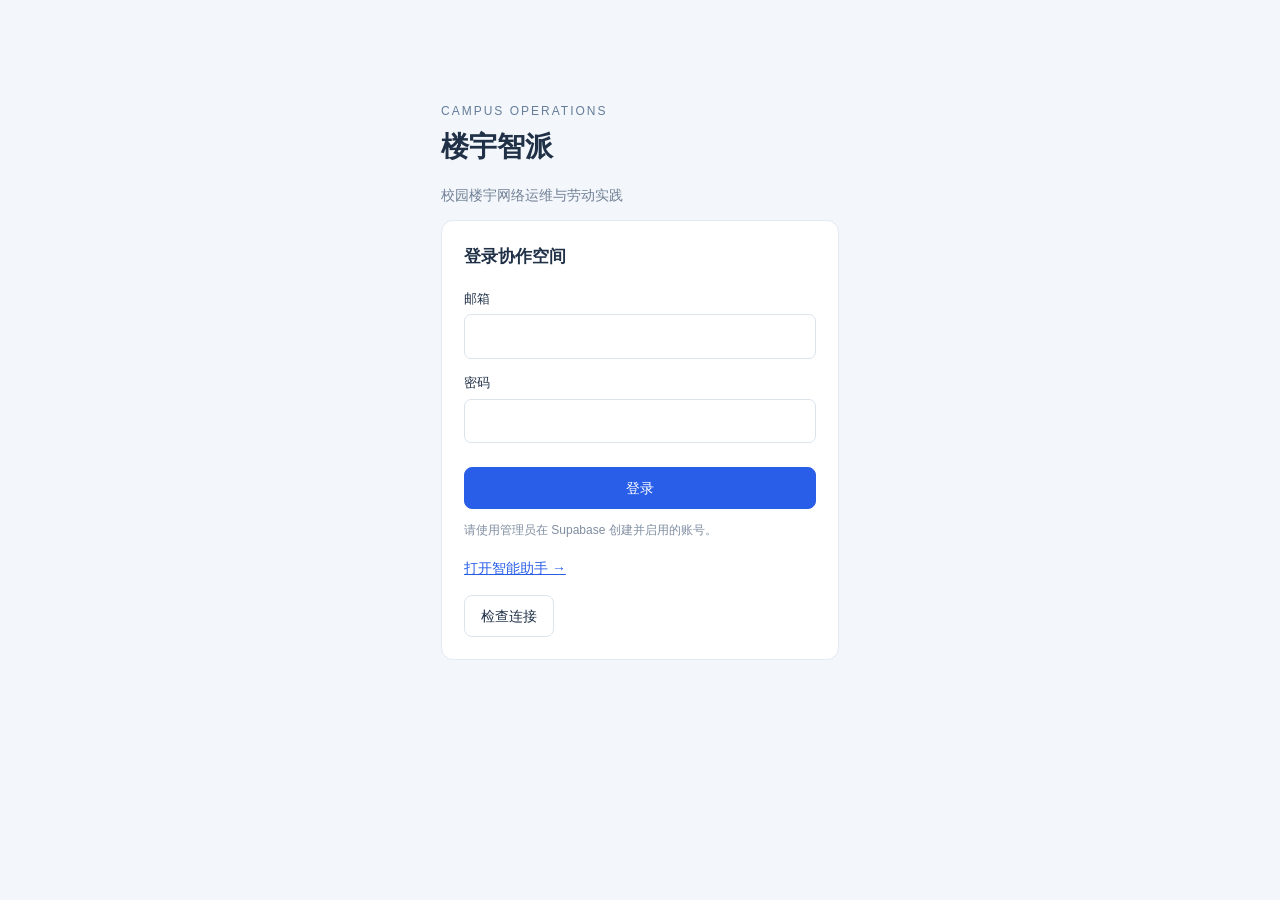
==== public/index.html @ 4921f2e0 "Add files via upload" ====
<!doctype html><html lang="zh-CN"><head><meta charset="utf-8"><meta name="viewport" content="width=device-width,initial-scale=1"><title>楼宇智派 · 校园运维协作平台</title><link rel="stylesheet" href="./style.css?v=20261028-agent-1"></head><body><div id="app"></div><dialog id="modal"></dialog><div id="toast" role="status"></div><script src="./config.js?v=20261028-agent-1"></script><script type="module" src="./app.js?v=20261028-agent-1"></script></body></html>
---- public/style.css ----
*{box-sizing:border-box}body{margin:0;background:#f3f6fa;color:#203147;font:14px/1.6 "Segoe UI","Microsoft YaHei",sans-serif}button,input,select,textarea{font:inherit}button{cursor:pointer;border:1px solid #dce4ed;background:white;border-radius:8px;padding:9px 16px;color:inherit}button:hover{filter:brightness(.96)}button:disabled{opacity:.55;cursor:wait}.primary{background:#285ee8;color:white;border-color:#285ee8}aside{position:fixed;inset:0 auto 0 0;width:222px;background:#13243c;color:#b5c4d9;padding:30px 18px;display:flex;flex-direction:column}aside h2{color:white;margin:0;font-size:24px;letter-spacing:2px}aside small{color:#8398b4}nav{margin-top:40px;display:grid;gap:8px}nav button{text-align:left;background:none;border:0;color:#b5c4d9;padding:12px 16px}nav button.active{background:#2a5ce0;color:white}aside footer{margin-top:auto;padding:16px 10px;border-top:1px solid #2a3a51}.workspace{margin-left:222px}header{background:white;border-bottom:1px solid #e5eaf1;padding:18px 36px;display:flex;align-items:center;justify-content:space-between;gap:16px}header .actions{display:flex;gap:8px;align-items:center}main{max-width:1450px;margin:auto;padding:30px 36px}.eyebrow{color:#657d9b;font-size:12px;letter-spacing:2px}h1{font-size:28px;margin:4px 0 8px}h2{font-size:17px;margin:0 0 18px}p{color:#718197}.topline{display:flex;justify-content:space-between;align-items:center;gap:16px;margin-bottom:24px}.banner{background:#e8efff;color:#31549a;border:1px solid #d7e3ff;padding:10px 16px;border-radius:8px;margin-bottom:24px}.stats{display:grid;grid-template-columns:repeat(4,1fr);gap:18px;margin-bottom:24px}.stat,.card{background:white;border:1px solid #e4eaf2;border-radius:12px;padding:22px}.stat small{color:#718197}.stat strong{display:block;font-size:32px;margin:7px 0}.stat span{color:#39886a;font-size:12px}.grid{display:grid;grid-template-columns:1.8fr 1fr;gap:22px}.card{margin-bottom:22px}.row{display:flex;align-items:center;justify-content:space-between;gap:12px;padding:15px 0;border-bottom:1px solid #edf1f6}.row:last-child{border:0}.row strong{display:block}.muted{color:#7f8da1;font-size:12px}.badge{font-size:12px;padding:3px 9px;background:#edf2ff;color:#4166c1;border-radius:5px;white-space:nowrap}.badge.done{background:#e6f6ee;color:#278160}.badge.warn{background:#fff2e3;color:#b57524}.toolbar{display:flex;gap:12px;margin-bottom:20px}input,select,textarea{width:100%;padding:10px 12px;border:1px solid #dce3ed;border-radius:7px;background:white;color:#203147}input:focus,select:focus,textarea:focus{outline:2px solid #a9bfff}label{display:block;margin:14px 0 5px;font-size:13px}textarea{min-height:95px;resize:vertical}table{width:100%;border-collapse:collapse;text-align:left}th{background:#f7f9fc;color:#77869b;font-size:12px;font-weight:500}th,td{padding:14px 12px;border-bottom:1px solid #edf1f6}.table-wrap{overflow:auto}.progress{height:7px;background:#eef2f7;border-radius:9px;margin:9px 0 18px;overflow:hidden}.progress i{display:block;height:100%;background:#4275ed}.empty{text-align:center;padding:40px;color:#8896a9}dialog{border:0;border-radius:14px;width:min(540px,94vw);padding:28px;box-shadow:0 20px 80px #13243c33}dialog::backdrop{background:#14233b66}.dialog-head{display:flex;justify-content:space-between;align-items:center}.form-actions{display:flex;justify-content:flex-end;gap:10px;margin-top:24px}#toast{position:fixed;bottom:30px;left:50%;transform:translateX(-50%);background:#203147;color:white;padding:12px 22px;border-radius:9px;display:none;z-index:10}.notice{white-space:pre-wrap}.report{white-space:pre-wrap;line-height:2}.chips{display:flex;gap:8px;flex-wrap:wrap}.mobile-brand{display:none}a{color:#285ee8}.avatar{display:inline-grid;place-items:center;background:#e9effe;color:#315fce;border-radius:50%;width:34px;height:34px;margin-right:8px} @media(max-width:900px){aside{width:175px;padding:24px 12px}.workspace{margin-left:175px}main{padding:22px}.stats{grid-template-columns:repeat(2,1fr)}.grid{grid-template-columns:1fr}header{padding:15px 22px}.topline{align-items:flex-start}header .muted{display:none}}@media(max-width:600px){aside{position:static;width:100%;padding:16px}aside h2{font-size:20px}aside small,aside footer{display:none}nav{display:flex;overflow:auto;margin-top:12px;gap:4px}nav button{white-space:nowrap;padding:8px 12px}.workspace{margin:0}header{padding:12px 16px;font-size:12px}header .actions{flex-wrap:wrap;justify-content:flex-end}header button{padding:5px 9px}main{padding:20px 14px}h1{font-size:23px}.stat,.card{padding:16px}.stats{gap:10px}.stat strong{font-size:27px}.topline{flex-wrap:wrap}td,th{padding:12px 9px}.toolbar{flex-wrap:wrap}}

.form-error{color:#a82929;white-space:pre-wrap}.form-error:empty{display:none}

@media(max-width:600px){input,select,textarea{font-size:16px}}

nav .nav-link{display:block;text-align:left;color:#b5c4d9;padding:12px 16px;border-radius:8px;text-decoration:none;white-space:nowrap}nav .nav-link:hover{background:#203650}nav .nav-link:focus-visible{outline:2px solid #a9bfff;outline-offset:2px}.assistant-entry{margin:16px 0}@media(max-width:600px){nav .nav-link{padding:8px 12px}}
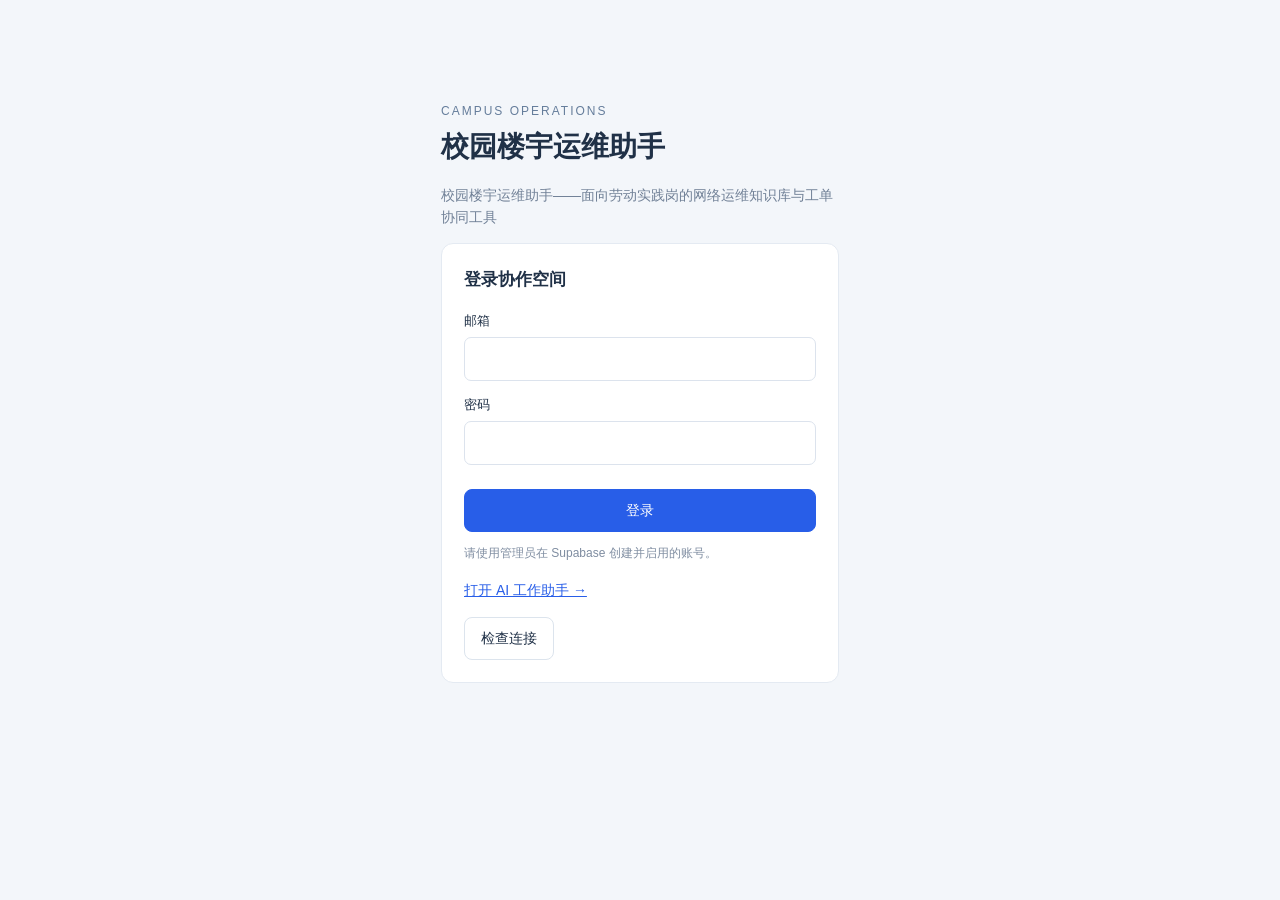
==== commit 7975becd: "Add files via upload" ====
--- a/public/index.html
+++ b/public/index.html
@@ -1,3 +1,3 @@
-<!doctype html><html lang="zh-CN"><head><meta charset="utf-8"><meta name="viewport" content="width=device-width,initial-scale=1"><title>楼宇智派 · 校园运维协作平台</title><link rel="stylesheet" href="./style.css?v=20261028-agent-1"></head><body><div id="app"></div><dialog id="modal"></dialog><div id="toast" role="status"></div><script src="./config.js?v=20261028-agent-1"></script><script type="module" src="./app.js?v=20261028-agent-1"></script></body></html>
+<!doctype html><html lang="zh-CN"><head><meta charset="utf-8"><meta name="viewport" content="width=device-width,initial-scale=1"><title>校园楼宇运维助手</title><link rel="stylesheet" href="./style.css?v=20261114-operations-1"></head><body><div id="app"></div><dialog id="modal"></dialog><div id="toast" role="status"></div><script src="./config.js?v=20261030-gateway-1"></script><script src="./roster.js?v=20261109-roster-access-2"></script><script type="module" src="./app.js?v=20261114-operations-1"></script></body></html>
 
 
--- a/public/style.css
+++ b/public/style.css
@@ -5,3 +5,18 @@
 @media(max-width:600px){input,select,textarea{font-size:16px}}
 
 nav .nav-link{display:block;text-align:left;color:#b5c4d9;padding:12px 16px;border-radius:8px;text-decoration:none;white-space:nowrap}nav .nav-link:hover{background:#203650}nav .nav-link:focus-visible{outline:2px solid #a9bfff;outline-offset:2px}.assistant-entry{margin:16px 0}@media(max-width:600px){nav .nav-link{padding:8px 12px}}
+
+.roster-stats{grid-template-columns:repeat(3,minmax(0,1fr))}
+.roster-areas{margin-bottom:16px}
+.roster-areas button[aria-pressed="true"]{color:#2457cc;background:#eaf0ff;border-color:#a9bfff;font-weight:600}
+.roster-toolbar{display:grid;grid-template-columns:minmax(0,2fr) minmax(0,1fr)}
+.roster-group-heading{display:flex;align-items:center;gap:10px;margin-bottom:12px}
+.roster-group-heading h2{margin:0}.roster-group td{font-variant-numeric:tabular-nums}
+@media(min-width:601px){aside nav{min-height:0;overflow-y:auto}aside footer{flex-shrink:0}}
+@media(max-width:600px){.roster-stats{gap:8px}.roster-stats .stat{padding:12px 10px}.roster-stats .stat span{display:none}.roster-toolbar{grid-template-columns:1fr}.roster-group{padding:12px}}
+
+#presence-form button, #training-form button, #publish-task button, #dispatch-form button { margin-top: 16px; }
+#available-only { width: auto; }
+#presence-results { margin-top: 12px; }
+
+@media(min-width:601px){aside{overflow-y:auto}aside h2{font-size:19px;letter-spacing:0}aside nav{margin-top:20px;gap:4px}aside nav button{padding-block:8px}}
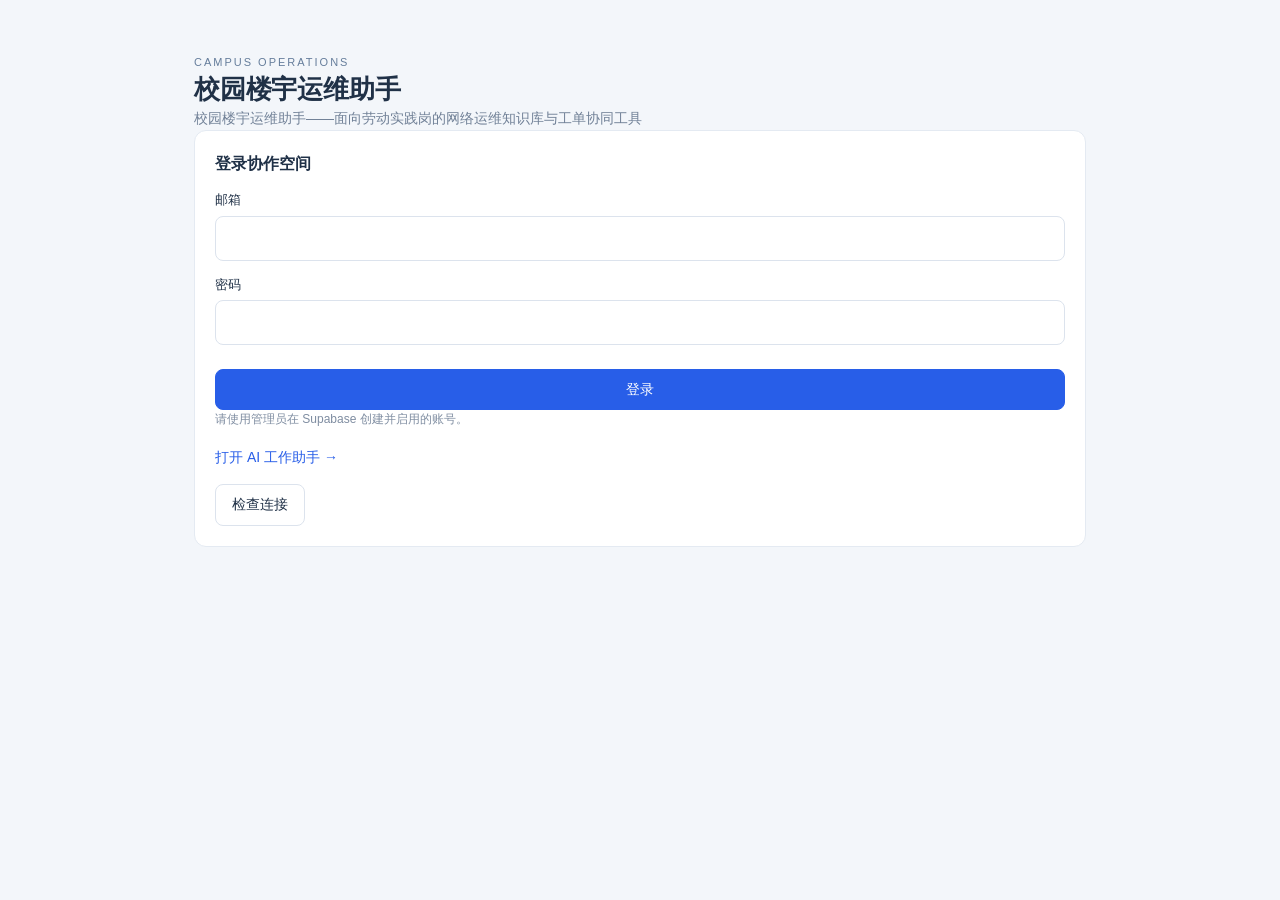
==== commit bebbe84d: "Add files via upload" ====
--- a/public/index.html
+++ b/public/index.html
@@ -1,3 +1,3 @@
-<!doctype html><html lang="zh-CN"><head><meta charset="utf-8"><meta name="viewport" content="width=device-width,initial-scale=1"><title>校园楼宇运维助手</title><link rel="stylesheet" href="./style.css?v=20261114-operations-1"></head><body><div id="app"></div><dialog id="modal"></dialog><div id="toast" role="status"></div><script src="./config.js?v=20261030-gateway-1"></script><script src="./roster.js?v=20261109-roster-access-2"></script><script type="module" src="./app.js?v=20261114-operations-1"></script></body></html>
+<!doctype html><html lang="zh-CN"><head><meta charset="utf-8"><meta name="viewport" content="width=device-width,initial-scale=1"><title>校园楼宇运维助手</title><link rel="stylesheet" href="./style.css?v=20261114-task-delete-1"><script src="./skin.js?v=20261114-task-delete-1" defer></script></head><body><div id="app"></div><dialog id="modal"></dialog><div id="toast" role="status"></div><script src="./config.js?v=20261030-gateway-1"></script><script src="./roster.js?v=20261109-roster-access-2"></script><script type="module" src="./app.js?v=20261114-task-delete-1"></script></body></html>
 
 
--- a/public/style.css
+++ b/public/style.css
@@ -1,22 +1,651 @@
-*{box-sizing:border-box}body{margin:0;background:#f3f6fa;color:#203147;font:14px/1.6 "Segoe UI","Microsoft YaHei",sans-serif}button,input,select,textarea{font:inherit}button{cursor:pointer;border:1px solid #dce4ed;background:white;border-radius:8px;padding:9px 16px;color:inherit}button:hover{filter:brightness(.96)}button:disabled{opacity:.55;cursor:wait}.primary{background:#285ee8;color:white;border-color:#285ee8}aside{position:fixed;inset:0 auto 0 0;width:222px;background:#13243c;color:#b5c4d9;padding:30px 18px;display:flex;flex-direction:column}aside h2{color:white;margin:0;font-size:24px;letter-spacing:2px}aside small{color:#8398b4}nav{margin-top:40px;display:grid;gap:8px}nav button{text-align:left;background:none;border:0;color:#b5c4d9;padding:12px 16px}nav button.active{background:#2a5ce0;color:white}aside footer{margin-top:auto;padding:16px 10px;border-top:1px solid #2a3a51}.workspace{margin-left:222px}header{background:white;border-bottom:1px solid #e5eaf1;padding:18px 36px;display:flex;align-items:center;justify-content:space-between;gap:16px}header .actions{display:flex;gap:8px;align-items:center}main{max-width:1450px;margin:auto;padding:30px 36px}.eyebrow{color:#657d9b;font-size:12px;letter-spacing:2px}h1{font-size:28px;margin:4px 0 8px}h2{font-size:17px;margin:0 0 18px}p{color:#718197}.topline{display:flex;justify-content:space-between;align-items:center;gap:16px;margin-bottom:24px}.banner{background:#e8efff;color:#31549a;border:1px solid #d7e3ff;padding:10px 16px;border-radius:8px;margin-bottom:24px}.stats{display:grid;grid-template-columns:repeat(4,1fr);gap:18px;margin-bottom:24px}.stat,.card{background:white;border:1px solid #e4eaf2;border-radius:12px;padding:22px}.stat small{color:#718197}.stat strong{display:block;font-size:32px;margin:7px 0}.stat span{color:#39886a;font-size:12px}.grid{display:grid;grid-template-columns:1.8fr 1fr;gap:22px}.card{margin-bottom:22px}.row{display:flex;align-items:center;justify-content:space-between;gap:12px;padding:15px 0;border-bottom:1px solid #edf1f6}.row:last-child{border:0}.row strong{display:block}.muted{color:#7f8da1;font-size:12px}.badge{font-size:12px;padding:3px 9px;background:#edf2ff;color:#4166c1;border-radius:5px;white-space:nowrap}.badge.done{background:#e6f6ee;color:#278160}.badge.warn{background:#fff2e3;color:#b57524}.toolbar{display:flex;gap:12px;margin-bottom:20px}input,select,textarea{width:100%;padding:10px 12px;border:1px solid #dce3ed;border-radius:7px;background:white;color:#203147}input:focus,select:focus,textarea:focus{outline:2px solid #a9bfff}label{display:block;margin:14px 0 5px;font-size:13px}textarea{min-height:95px;resize:vertical}table{width:100%;border-collapse:collapse;text-align:left}th{background:#f7f9fc;color:#77869b;font-size:12px;font-weight:500}th,td{padding:14px 12px;border-bottom:1px solid #edf1f6}.table-wrap{overflow:auto}.progress{height:7px;background:#eef2f7;border-radius:9px;margin:9px 0 18px;overflow:hidden}.progress i{display:block;height:100%;background:#4275ed}.empty{text-align:center;padding:40px;color:#8896a9}dialog{border:0;border-radius:14px;width:min(540px,94vw);padding:28px;box-shadow:0 20px 80px #13243c33}dialog::backdrop{background:#14233b66}.dialog-head{display:flex;justify-content:space-between;align-items:center}.form-actions{display:flex;justify-content:flex-end;gap:10px;margin-top:24px}#toast{position:fixed;bottom:30px;left:50%;transform:translateX(-50%);background:#203147;color:white;padding:12px 22px;border-radius:9px;display:none;z-index:10}.notice{white-space:pre-wrap}.report{white-space:pre-wrap;line-height:2}.chips{display:flex;gap:8px;flex-wrap:wrap}.mobile-brand{display:none}a{color:#285ee8}.avatar{display:inline-grid;place-items:center;background:#e9effe;color:#315fce;border-radius:50%;width:34px;height:34px;margin-right:8px} @media(max-width:900px){aside{width:175px;padding:24px 12px}.workspace{margin-left:175px}main{padding:22px}.stats{grid-template-columns:repeat(2,1fr)}.grid{grid-template-columns:1fr}header{padding:15px 22px}.topline{align-items:flex-start}header .muted{display:none}}@media(max-width:600px){aside{position:static;width:100%;padding:16px}aside h2{font-size:20px}aside small,aside footer{display:none}nav{display:flex;overflow:auto;margin-top:12px;gap:4px}nav button{white-space:nowrap;padding:8px 12px}.workspace{margin:0}header{padding:12px 16px;font-size:12px}header .actions{flex-wrap:wrap;justify-content:flex-end}header button{padding:5px 9px}main{padding:20px 14px}h1{font-size:23px}.stat,.card{padding:16px}.stats{gap:10px}.stat strong{font-size:27px}.topline{flex-wrap:wrap}td,th{padding:12px 9px}.toolbar{flex-wrap:wrap}}
-
-.form-error{color:#a82929;white-space:pre-wrap}.form-error:empty{display:none}
-
-@media(max-width:600px){input,select,textarea{font-size:16px}}
-
-nav .nav-link{display:block;text-align:left;color:#b5c4d9;padding:12px 16px;border-radius:8px;text-decoration:none;white-space:nowrap}nav .nav-link:hover{background:#203650}nav .nav-link:focus-visible{outline:2px solid #a9bfff;outline-offset:2px}.assistant-entry{margin:16px 0}@media(max-width:600px){nav .nav-link{padding:8px 12px}}
-
+/* ============================================================
+   校园楼宇运维助手 · 视觉替换样式表
+   替换目标：public/style.css
+   依赖：DOM 结构与 class 名保持与 app.js 一致，本文件只改变视觉层
+   ============================================================ */
+
+/* ---------- 1. 基础重置与排版 ---------- */
+*,*::before,*::after{box-sizing:border-box}
+
+body{
+  margin:0;
+  background:#F3F6FA;
+  color:#203147;
+  font:14px/1.6 "Noto Sans SC","PingFang SC","Microsoft YaHei",-apple-system,sans-serif;
+  -webkit-font-smoothing:antialiased;
+}
+
+button,input,select,textarea{font:inherit}
+button{cursor:pointer}
+
+h1,h2,h3{margin:0;color:#203147}
+p{margin:0;color:#718197}
+a{color:#285EE8;text-decoration:none}
+a:hover{filter:brightness(.95)}
+
+::selection{background:#285EE8;color:#fff}
+
+/* 滚动条 */
+::-webkit-scrollbar{width:10px;height:10px}
+::-webkit-scrollbar-track{background:#EEF2F7}
+::-webkit-scrollbar-thumb{background:#C8D2E0;border-radius:5px;border:2px solid #EEF2F7}
+::-webkit-scrollbar-thumb:hover{background:#A9B7C9}
+
+/* ---------- 2. 按钮 ---------- */
+button{
+  border:1px solid #DCE3ED;
+  background:#FFFFFF;
+  color:#203147;
+  border-radius:8px;
+  padding:9px 16px;
+  font-size:13.5px;
+  font-weight:400;
+  transition:background .15s ease,border-color .15s ease,color .15s ease;
+}
+button:hover{background:#F7F9FC;border-color:#C6D2E2}
+button:active{background:#EFF3F9}
+button:disabled{opacity:.55;cursor:not-allowed}
+button:focus-visible{outline:2px solid #A9BFFF;outline-offset:2px}
+
+button.primary{
+  background:#285EE8;
+  color:#FFFFFF;
+  border-color:#285EE8;
+  font-weight:500;
+}
+button.primary:hover{background:#1E4FD4;border-color:#1E4FD4}
+button.primary:active{background:#1A46BE}
+
+/* ---------- 3. 左侧导航栏 ---------- */
+aside{
+  position:fixed;
+  inset:0 auto 0 0;
+  width:240px;
+  background:#13243C;
+  color:#B5C4D9;
+  padding:26px 24px;
+  display:flex;
+  flex-direction:column;
+  overflow-y:auto;
+  z-index:20;
+}
+
+aside h2{
+  color:#FFFFFF;
+  margin:0;
+  font-size:15px;
+  font-weight:600;
+  letter-spacing:.5px;
+  display:flex;
+  align-items:center;
+  gap:10px;
+}
+aside h2::before{
+  content:"";
+  width:22px;height:22px;
+  flex:none;
+  background:#5D8CFF;
+  border-radius:6px;
+  -webkit-mask:url("data:image/svg+xml,%3Csvg xmlns='http://www.w3.org/2000/svg' viewBox='0 0 24 24' fill='none' stroke='%23000' stroke-width='2' stroke-linejoin='round'%3E%3Cpath d='M4 20V7.5L12 3l8 4.5V20'/%3E%3Cpath d='M9.5 20v-6h5v6'/%3E%3C/svg%3E") center/contain no-repeat;
+          mask:url("data:image/svg+xml,%3Csvg xmlns='http://www.w3.org/2000/svg' viewBox='0 0 24 24' fill='none' stroke='%23000' stroke-width='2' stroke-linejoin='round'%3E%3Cpath d='M4 20V7.5L12 3l8 4.5V20'/%3E%3Cpath d='M9.5 20v-6h5v6'/%3E%3C/svg%3E") center/contain no-repeat;
+}
+
+aside small{
+  color:#65799A;
+  font-size:9.5px;
+  letter-spacing:2px;
+  margin-top:6px;
+  padding-left:32px;
+}
+
+nav{
+  margin-top:22px;
+  display:grid;
+  gap:2px;
+  align-content:start;
+}
+
+nav button{
+  text-align:left;
+  background:none;
+  border:0;
+  color:#B5C4D9;
+  padding:9px 10px;
+  border-radius:8px;
+  font-size:13.5px;
+  font-weight:400;
+  display:flex;
+  align-items:center;
+  gap:11px;
+  transition:background .15s ease,color .15s ease;
+}
+nav button:hover{background:#1B3054;color:#E6EEF9}
+nav button:focus-visible{outline:2px solid #A9BFFF;outline-offset:-2px}
+
+nav button.active{
+  background:#2A5CE0;
+  color:#FFFFFF;
+  font-weight:500;
+}
+
+/* 原站用字符图标，这里以缩放方式统一降透明度 */
+nav button>span{
+  font-size:15px;
+  line-height:1;
+  width:17px;
+  text-align:center;
+  flex:none;
+  opacity:.85;
+}
+nav button.active>span{opacity:1}
+
+nav .nav-link{
+  display:flex;
+  align-items:center;
+  gap:10px;
+  margin-top:8px;
+  padding:10px;
+  border-radius:8px;
+  background:#1B3054;
+  border:1px solid #2E4A77;
+  color:#CFE0FF;
+  font-size:13px;
+  font-weight:500;
+  white-space:nowrap;
+  transition:background .15s ease,border-color .15s ease;
+}
+nav .nav-link:hover{background:#223A63;border-color:#3C5C8F}
+nav .nav-link>span{font-size:14px;line-height:1;flex:none}
+
+aside footer{
+  margin-top:auto;
+  padding:16px 10px 0;
+  border-top:1px solid #2A3A51;
+  color:#8398B4;
+  font-size:11.5px;
+  line-height:1.7;
+}
+aside footer small{display:block;color:#5A6E8C;font-size:10.5px;letter-spacing:0;padding:0;margin-top:2px}
+
+/* ---------- 4. 工作区骨架 ---------- */
+.workspace{
+  margin-left:240px;
+  min-height:100vh;
+  display:flex;
+  flex-direction:column;
+}
+
+header{
+  background:#FFFFFF;
+  border-bottom:1px solid #E5EAF1;
+  padding:18px 36px;
+  display:flex;
+  align-items:center;
+  justify-content:space-between;
+  gap:16px;
+  position:sticky;
+  top:0;
+  z-index:15;
+}
+header .muted{color:#7F8DA1}
+
+header .actions{display:flex;gap:8px;align-items:center}
+header .actions>span{display:flex;align-items:center;font-size:13px;color:#203147}
+
+.avatar{
+  display:inline-grid;
+  place-items:center;
+  background:#E9EFFE;
+  color:#315FCE;
+  border-radius:50%;
+  width:34px;
+  height:34px;
+  margin-right:8px;
+  font-size:14px;
+  font-weight:500;
+  flex:none;
+}
+
+main{
+  flex:1;
+  width:100%;
+  max-width:1500px;
+  margin:0 auto;
+  padding:28px 36px 40px;
+  display:flex;
+  flex-direction:column;
+  gap:20px;
+}
+
+/* ---------- 5. 页面标题区 ---------- */
+.topline{
+  display:flex;
+  justify-content:space-between;
+  align-items:center;
+  gap:16px;
+}
+.topline>div{display:flex;flex-direction:column;gap:5px}
+
+.eyebrow{
+  color:#657D9B;
+  font-size:11px;
+  letter-spacing:2px;
+  font-weight:500;
+}
+
+h1{font-size:26px;line-height:1.38;font-weight:700;letter-spacing:-.2px}
+
+.muted{color:#7F8DA1;font-size:12px}
+
+/* ---------- 6. 状态横幅 ---------- */
+.banner{
+  background:#E8EFFF;
+  color:#31549A;
+  border:1px solid #D7E3FF;
+  padding:10px 16px;
+  border-radius:8px;
+  font-size:12.5px;
+}
+
+/* ---------- 7. 统计卡片 ---------- */
+.stats{
+  display:grid;
+  grid-template-columns:repeat(4,1fr);
+  gap:16px;
+}
+
+.stat{
+  background:#FFFFFF;
+  border:1px solid #E4EAF2;
+  border-radius:12px;
+  padding:20px;
+  display:flex;
+  flex-direction:column;
+  gap:6px;
+  transition:box-shadow .18s ease,transform .18s ease;
+}
+.stat:hover{box-shadow:0 6px 20px rgba(19,36,60,.06);transform:translateY(-1px)}
+
+.stat small{color:#718197;font-size:12.5px}
+.stat strong{display:block;font-size:30px;line-height:1.33;font-weight:700;color:#203147}
+.stat span{color:#39886A;font-size:11.5px}
+
+/* ---------- 8. 卡片 ---------- */
+.card{
+  background:#FFFFFF;
+  border:1px solid #E4EAF2;
+  border-radius:12px;
+  padding:20px;
+}
+.card h2{
+  font-size:16px;
+  font-weight:600;
+  margin:0 0 14px;
+  display:flex;
+  align-items:baseline;
+  gap:8px;
+}
+.card h2 .muted{font-size:11px;letter-spacing:1.2px;color:#A8B3C2}
+
+.grid{display:grid;grid-template-columns:minmax(0,1fr) 330px;gap:18px;align-items:start}
+.grid>div{display:flex;flex-direction:column;gap:18px;min-width:0}
+
+/* ---------- 9. 列表行 ---------- */
+.row{
+  display:flex;
+  align-items:center;
+  justify-content:space-between;
+  gap:12px;
+  padding:13px 0;
+  border-bottom:1px solid #EDF1F6;
+}
+.row:last-child{border-bottom:0}
+.row>div{display:flex;flex-direction:column;gap:4px;min-width:0}
+.row strong{display:block;font-weight:500;font-size:13.5px;color:#203147}
+.row>span{flex:none}
+.row .muted{font-size:11.5px}
+
+/* ---------- 10. 状态徽标 ---------- */
+.badge{
+  display:inline-block;
+  font-size:11px;
+  font-weight:500;
+  padding:4px 9px;
+  background:#EDF2FF;
+  color:#4166C1;
+  border-radius:5px;
+  white-space:nowrap;
+  line-height:1.5;
+}
+.badge.done{background:#E6F6EE;color:#278160}
+.badge.warn{background:#FFF2E3;color:#B57524}
+
+/* ---------- 11. 工具栏与表单 ---------- */
+.toolbar{display:flex;gap:12px;margin-bottom:20px}
+.toolbar input{flex:1;min-width:0}
+
+input,select,textarea{
+  width:100%;
+  padding:10px 12px;
+  border:1px solid #DCE3ED;
+  border-radius:8px;
+  background:#FFFFFF;
+  color:#203147;
+  transition:border-color .15s ease,box-shadow .15s ease;
+}
+input::placeholder,textarea::placeholder{color:#9AA7B8}
+input:hover,select:hover,textarea:hover{border-color:#C6D2E2}
+input:focus,select:focus,textarea:focus{
+  outline:none;
+  border-color:#A9BFFF;
+  box-shadow:0 0 0 3px rgba(169,191,255,.22);
+}
+input[type=checkbox]{width:16px;height:16px;accent-color:#285EE8;cursor:pointer}
+
+label{
+  display:block;
+  margin:14px 0 5px;
+  font-size:13px;
+  font-weight:500;
+  color:#203147;
+}
+textarea{min-height:95px;resize:vertical;line-height:1.65}
+
+.form-error{
+  color:#A82929;
+  font-size:12.5px;
+  white-space:pre-wrap;
+  margin:8px 0 0;
+}
+.form-error:empty{display:none}
+
+/* ---------- 12. 表格 ---------- */
+table{width:100%;border-collapse:collapse;text-align:left}
+th{
+  background:#F7F9FC;
+  color:#77869B;
+  font-size:11.5px;
+  font-weight:500;
+  padding:12px 12px;
+  border-bottom:1px solid #EDF1F6;
+  white-space:nowrap;
+}
+th:first-child,.table-wrap>table th:first-child{padding-left:20px}
+td{
+  padding:13px 12px;
+  border-bottom:1px solid #EDF1F6;
+  font-size:12.5px;
+  color:#5A6B82;
+  vertical-align:middle;
+}
+td:first-child{color:#203147}
+td strong{font-weight:500;font-size:13px;color:#203147}
+td .muted{font-size:11.5px;line-height:1.6}
+
+.table-wrap{overflow-x:auto;padding:0}
+.table-wrap table{min-width:720px}
+
+.card.table-wrap{padding:0;overflow:hidden}
+.card.table-wrap table tr:last-child td{border-bottom:0}
+
+th,td{vertical-align:middle}
+
+/* ---------- 13. 进度条 ---------- */
+.progress{
+  height:7px;
+  background:#EEF2F7;
+  border-radius:4px;
+  margin:9px 0 16px;
+  overflow:hidden;
+}
+.progress i{display:block;height:100%;background:#4275ED;border-radius:4px}
+
+/* ---------- 14. 空状态 ---------- */
+.empty{
+  text-align:center;
+  padding:40px;
+  color:#8896A9;
+  font-size:13px;
+}
+
+/* ---------- 15. 弹窗 ---------- */
+dialog{
+  border:0;
+  border-radius:14px;
+  width:min(540px,94vw);
+  padding:28px;
+  color:#203147;
+  box-shadow:0 20px 80px rgba(19,36,60,.25);
+}
+dialog::backdrop{background:rgba(20,35,59,.55);backdrop-filter:blur(2px)}
+
+.dialog-head{display:flex;justify-content:space-between;align-items:center;margin-bottom:4px}
+.dialog-head h2{font-size:18px;font-weight:600;margin:0}
+.dialog-head button{
+  border:0;background:none;font-size:22px;line-height:1;
+  color:#8398B4;padding:0 4px;border-radius:4px;
+}
+.dialog-head button:hover{background:#EEF2F7;color:#203147}
+
+.form-actions{display:flex;justify-content:flex-end;gap:10px;margin-top:24px}
+
+/* ---------- 16. Toast ---------- */
+#toast{
+  position:fixed;
+  bottom:30px;
+  left:50%;
+  transform:translateX(-50%);
+  background:#203147;
+  color:#fff;
+  padding:12px 22px;
+  border-radius:9px;
+  display:none;
+  z-index:100;
+  font-size:13px;
+  box-shadow:0 10px 30px rgba(19,36,60,.28);
+  max-width:min(520px,90vw);
+  text-align:center;
+}
+
+/* ---------- 17. 长文本 ---------- */
+.notice{white-space:pre-wrap;line-height:1.7}
+.report{white-space:pre-wrap;line-height:2}
+
+/* ---------- 18. 按钮组与任务操作 ---------- */
+.chips{display:flex;gap:8px;flex-wrap:wrap}
+
+.chips button{
+  font-size:12.5px;
+  padding:7px 15px;
+  border-radius:7px;
+  background:#FFFFFF;
+  color:#5A6B82;
+}
+.chips button[aria-pressed="true"]{
+  background:#EAF0FF;
+  border-color:#A9BFFF;
+  color:#2457CC;
+  font-weight:600;
+}
+
+.task-actions{display:flex;flex-wrap:wrap;gap:8px}
+.task-actions button{font-size:12px;padding:7px 13px;border-radius:7px}
+
+/* ---------- 19. 指派通知 ---------- */
+.assignment-alert{
+  margin-bottom:20px;
+  padding:14px 18px;
+  border:1px solid #9AB4FA;
+  border-radius:10px;
+  background:#E7EFFF;
+  color:#183985;
+}
+.assignment-alert strong{display:block;font-weight:500;margin-bottom:4px}
+.assignment-alert .row{padding:9px 0;border-color:#C9D8FB}
+.assignment-alert .row:last-child{padding-bottom:0}
+.assignment-alert button{white-space:nowrap;background:#fff}
+
+/* ---------- 20. 工时档案 ---------- */
+.archive-group{margin-top:20px}
+.archive-group:first-child{margin-top:0}
+.archive-group h2{font-size:15px;font-weight:600;margin:0 0 4px}
+.archive-group .row>span{flex:none;font-size:12.5px;color:#4166C1;font-weight:500}
+
+/* ---------- 21. 人员名单 ---------- */
+.roster-page{display:flex;flex-direction:column;gap:20px}
 .roster-stats{grid-template-columns:repeat(3,minmax(0,1fr))}
 .roster-areas{margin-bottom:16px}
-.roster-areas button[aria-pressed="true"]{color:#2457cc;background:#eaf0ff;border-color:#a9bfff;font-weight:600}
 .roster-toolbar{display:grid;grid-template-columns:minmax(0,2fr) minmax(0,1fr)}
-.roster-group-heading{display:flex;align-items:center;gap:10px;margin-bottom:12px}
-.roster-group-heading h2{margin:0}.roster-group td{font-variant-numeric:tabular-nums}
-@media(min-width:601px){aside nav{min-height:0;overflow-y:auto}aside footer{flex-shrink:0}}
-@media(max-width:600px){.roster-stats{gap:8px}.roster-stats .stat{padding:12px 10px}.roster-stats .stat span{display:none}.roster-toolbar{grid-template-columns:1fr}.roster-group{padding:12px}}
-
-#presence-form button, #training-form button, #publish-task button, #dispatch-form button { margin-top: 16px; }
-#available-only { width: auto; }
-#presence-results { margin-top: 12px; }
-
-@media(min-width:601px){aside{overflow-y:auto}aside h2{font-size:19px;letter-spacing:0}aside nav{margin-top:20px;gap:4px}aside nav button{padding-block:8px}}
+.roster-group{padding:0;overflow:hidden;margin-bottom:18px}
+.roster-group-heading{
+  display:flex;
+  align-items:center;
+  gap:10px;
+  padding:16px 20px 12px;
+  margin:0;
+}
+.roster-group-heading h2{margin:0;font-size:16px;font-weight:600}
+.roster-group td{font-variant-numeric:tabular-nums}
+.roster-group .table-wrap{padding:0}
+.roster-group table{min-width:0}
+
+/* ---------- 21b. 登录页辅助 ---------- */
+.assistant-entry{margin:16px 0;display:flex;align-items:center;gap:18px}
+.assistant-entry a{font-weight:500}
+
+/* ---------- 22. 人员状态 ---------- */
+#presence-form button,#dispatch-form button{margin-top:16px}
+#available-only{width:auto}
+#presence-results{margin-top:12px}
+#presence-results .row{padding:12px 0}
+
+/* ---------- 23. 辅助类 ---------- */
+.mobile-brand{display:none}
+
+/* ---------- 24. 响应式 ---------- */
+@media(max-width:1200px){
+  .stats{grid-template-columns:repeat(2,1fr)}
+  .grid{grid-template-columns:minmax(0,1fr)}
+}
+
+@media(max-width:900px){
+  aside{width:196px;padding:22px 16px}
+  .workspace{margin-left:196px}
+  main{padding:22px}
+  header{padding:15px 22px}
+  .topline{align-items:flex-start}
+  header .muted{display:none}
+  aside h2{font-size:14px}
+}
+
+@media(max-width:600px){
+  aside{
+    position:static;
+    width:100%;
+    padding:16px;
+    flex-direction:column;
+  }
+  aside h2{font-size:14px}
+  aside small,aside footer{display:none}
+  nav{display:flex;overflow-x:auto;margin-top:12px;gap:4px;padding-bottom:4px}
+  nav button{white-space:nowrap;padding:8px 12px}
+  nav .nav-link{margin-top:0}
+  .workspace{margin:0}
+  header{padding:12px 16px;font-size:12px;flex-wrap:wrap}
+  header .actions{flex-wrap:wrap;justify-content:flex-end}
+  header button{padding:6px 10px;font-size:12px}
+  main{padding:20px 14px;gap:16px}
+  h1{font-size:22px}
+  .stat,.card{padding:16px}
+  .stats{gap:10px}
+  .stat strong{font-size:26px}
+  .topline{flex-wrap:wrap}
+  td,th{padding:12px 9px}
+  .toolbar{flex-wrap:wrap}
+  .toolbar input{flex-basis:100%}
+  .banner{font-size:12px}
+}
+
+/* ============================================================
+   25. 内联样式覆盖
+   app.js 中有 6 处 style="..." 内联属性，优先级高于本表，
+   此处用 !important 定向修正，使"仅替换 style.css"即可生效。
+   ============================================================ */
+
+/* 「本周工作闭环」卡片：原内联 background:#edf2ff → 提升为描边浅蓝卡 */
+.card[style*="edf2ff"]{
+  background:#EDF2FF !important;
+  border:1px solid #DCE5FA !important;
+  border-radius:12px !important;
+}
+
+/* 进度条填充：原内联 width:xx% 保留，内联优先级高于类，此处不改宽度，
+   仅确保颜色与圆角跟随新规范 */
+.progress i{
+  background:#4275ED !important;
+  border-radius:4px !important;
+}
+
+/* 登录页容器：原内联 max-width:470px;margin:8vh auto → 加宽为双栏卡片 */
+#app>main[style*="470px"]{
+  max-width:940px !important;
+  margin:6vh auto !important;
+  padding:0 24px !important;
+  display:block !important;
+}
+
+/* 登录表单内的按钮：原内联 width:100%;margin-top:24px → 保持通栏主按钮 */
+#login button[type="submit"]{
+  width:100% !important;
+  margin-top:22px !important;
+  background:#285EE8 !important;
+  border-color:#285EE8 !important;
+  color:#FFFFFF !important;
+  font-weight:500 !important;
+  height:46px !important;
+}
+
+/* 公告/任务详情里的内联 margin-top:12px / 16px 保持原值即可，
+   此处仅统一这几处的间距节奏 */
+[style*="margin-top:12px"]{margin-top:12px !important}
+[style*="margin-top:16px"]{margin-top:16px !important}
+
+/* ---------- 26. 侧栏图标（字符 → SVG 由 skin.js 负责；
+   此处为无 JS 时的降级：统一字形尺寸与颜色） ---------- */
+nav button>span:not(.nav-icon){
+  display:inline-block;
+  width:17px;
+  text-align:center;
+  font-size:15px;
+  line-height:1;
+  color:#93A9C7;
+  opacity:.9;
+}
+nav button.active>span:not(.nav-icon){color:#FFFFFF;opacity:1}
+nav button:hover>span:not(.nav-icon){color:#DCE6F5}
+nav .nav-link>span{color:#7BA4FF}
+
+/* SVG 图标容器（skin.js 注入） */
+nav button .nav-icon{
+  display:inline-flex;
+  align-items:center;
+  justify-content:center;
+  width:17px;
+  height:17px;
+  flex:none;
+  color:#93A9C7;
+}
+nav button.active .nav-icon{color:#FFFFFF}
+nav button:hover .nav-icon{color:#DCE6F5}
+nav .nav-link svg{color:#7BA4FF;flex:none}
+
+/* ---------- 27. 减少动效偏好 ---------- */
+@media(prefers-reduced-motion:reduce){
+  *{animation:none !important;transition:none !important}
+}
+
+.danger-outline { color: #a82119; border-color: #edb5b0; }
+.danger { color: #fff; background: #b42318; border-color: #b42318; }
+
+.card.table-wrap { overflow-x: auto; }
+@media(max-width:600px){input,select,textarea{font-size:16px}}
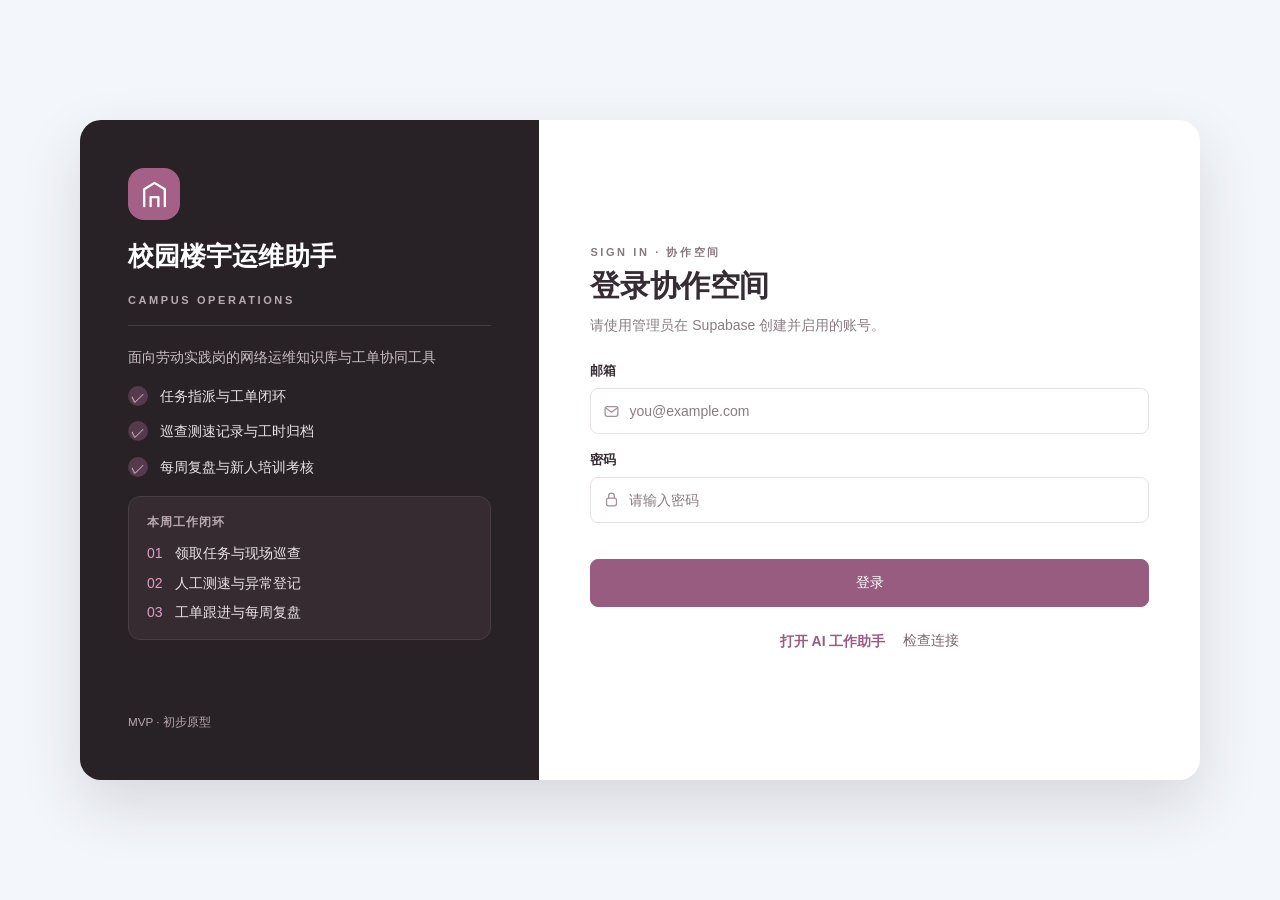
==== commit c213da16: "Add files via upload" ====
--- a/public/index.html
+++ b/public/index.html
@@ -1,3 +1,3 @@
-<!doctype html><html lang="zh-CN"><head><meta charset="utf-8"><meta name="viewport" content="width=device-width,initial-scale=1"><title>校园楼宇运维助手</title><link rel="stylesheet" href="./style.css?v=20261114-task-delete-1"><script src="./skin.js?v=20261114-task-delete-1" defer></script></head><body><div id="app"></div><dialog id="modal"></dialog><div id="toast" role="status"></div><script src="./config.js?v=20261030-gateway-1"></script><script src="./roster.js?v=20261109-roster-access-2"></script><script type="module" src="./app.js?v=20261114-task-delete-1"></script></body></html>
+<!doctype html><html lang="zh-CN"><head><meta charset="utf-8"><meta name="viewport" content="width=device-width,initial-scale=1"><title>校园楼宇运维助手</title><link rel="stylesheet" href="./style.css?v=20261114-ardot-1"><script src="./skin.js?v=20261114-ardot-1" defer></script></head><body><div id="app"></div><dialog id="modal"></dialog><div id="toast" role="status"></div><script src="./config.js?v=20261030-gateway-1"></script><script src="./roster.js?v=20261109-roster-access-2"></script><script type="module" src="./app.js?v=20261114-ardot-1"></script></body></html>
 
 
--- a/public/style.css
+++ b/public/style.css
@@ -10,7 +10,7 @@
 body{
   margin:0;
   background:#F3F6FA;
-  color:#203147;
+  color:#352D33;
   font:14px/1.6 "Noto Sans SC","PingFang SC","Microsoft YaHei",-apple-system,sans-serif;
   -webkit-font-smoothing:antialiased;
 }
@@ -18,51 +18,51 @@
 button,input,select,textarea{font:inherit}
 button{cursor:pointer}
 
-h1,h2,h3{margin:0;color:#203147}
-p{margin:0;color:#718197}
-a{color:#285EE8;text-decoration:none}
+h1,h2,h3{margin:0;color:#352D33}
+p{margin:0;color:#877C82}
+a{color:#985C80;text-decoration:none}
 a:hover{filter:brightness(.95)}
 
-::selection{background:#285EE8;color:#fff}
+::selection{background:#985C80;color:#fff}
 
 /* 滚动条 */
 ::-webkit-scrollbar{width:10px;height:10px}
-::-webkit-scrollbar-track{background:#EEF2F7}
-::-webkit-scrollbar-thumb{background:#C8D2E0;border-radius:5px;border:2px solid #EEF2F7}
+::-webkit-scrollbar-track{background:#F4F2F2}
+::-webkit-scrollbar-thumb{background:#C8D2E0;border-radius:5px;border:2px solid #F4F2F2}
 ::-webkit-scrollbar-thumb:hover{background:#A9B7C9}
 
 /* ---------- 2. 按钮 ---------- */
 button{
-  border:1px solid #DCE3ED;
+  border:1px solid #E8E0E2;
   background:#FFFFFF;
-  color:#203147;
+  color:#352D33;
   border-radius:8px;
   padding:9px 16px;
   font-size:13.5px;
   font-weight:400;
   transition:background .15s ease,border-color .15s ease,color .15s ease;
 }
-button:hover{background:#F7F9FC;border-color:#C6D2E2}
+button:hover{background:#F7F9FC;border-color:#D8C9D2}
 button:active{background:#EFF3F9}
 button:disabled{opacity:.55;cursor:not-allowed}
-button:focus-visible{outline:2px solid #A9BFFF;outline-offset:2px}
+button:focus-visible{outline:2px solid #DDA7C7;outline-offset:2px}
 
 button.primary{
-  background:#285EE8;
+  background:#985C80;
   color:#FFFFFF;
-  border-color:#285EE8;
+  border-color:#985C80;
   font-weight:500;
 }
-button.primary:hover{background:#1E4FD4;border-color:#1E4FD4}
-button.primary:active{background:#1A46BE}
+button.primary:hover{background:#854968;border-color:#854968}
+button.primary:active{background:#74405D}
 
 /* ---------- 3. 左侧导航栏 ---------- */
 aside{
   position:fixed;
   inset:0 auto 0 0;
   width:240px;
-  background:#13243C;
-  color:#B5C4D9;
+  background:#282126;
+  color:#CCBFC6;
   padding:26px 24px;
   display:flex;
   flex-direction:column;
@@ -84,32 +84,32 @@
   content:"";
   width:22px;height:22px;
   flex:none;
-  background:#5D8CFF;
+  background:#E29EC4;
   border-radius:6px;
   -webkit-mask:url("data:image/svg+xml,%3Csvg xmlns='http://www.w3.org/2000/svg' viewBox='0 0 24 24' fill='none' stroke='%23000' stroke-width='2' stroke-linejoin='round'%3E%3Cpath d='M4 20V7.5L12 3l8 4.5V20'/%3E%3Cpath d='M9.5 20v-6h5v6'/%3E%3C/svg%3E") center/contain no-repeat;
           mask:url("data:image/svg+xml,%3Csvg xmlns='http://www.w3.org/2000/svg' viewBox='0 0 24 24' fill='none' stroke='%23000' stroke-width='2' stroke-linejoin='round'%3E%3Cpath d='M4 20V7.5L12 3l8 4.5V20'/%3E%3Cpath d='M9.5 20v-6h5v6'/%3E%3C/svg%3E") center/contain no-repeat;
 }
 
 aside small{
-  color:#65799A;
+  color:#A0919B;
   font-size:9.5px;
   letter-spacing:2px;
   margin-top:6px;
   padding-left:32px;
 }
 
-nav{
+aside nav{
   margin-top:22px;
   display:grid;
   gap:2px;
   align-content:start;
 }
 
-nav button{
+aside nav button{
   text-align:left;
   background:none;
   border:0;
-  color:#B5C4D9;
+  color:#CCBFC6;
   padding:9px 10px;
   border-radius:8px;
   font-size:13.5px;
@@ -119,17 +119,17 @@
   gap:11px;
   transition:background .15s ease,color .15s ease;
 }
-nav button:hover{background:#1B3054;color:#E6EEF9}
-nav button:focus-visible{outline:2px solid #A9BFFF;outline-offset:-2px}
-
-nav button.active{
-  background:#2A5CE0;
+aside nav button:hover{background:#382E34;color:#E6EEF9}
+aside nav button:focus-visible{outline:2px solid #DDA7C7;outline-offset:-2px}
+
+aside nav button.active{
+  background:#985C80;
   color:#FFFFFF;
   font-weight:500;
 }
 
 /* 原站用字符图标，这里以缩放方式统一降透明度 */
-nav button>span{
+aside nav button>span{
   font-size:15px;
   line-height:1;
   width:17px;
@@ -137,31 +137,31 @@
   flex:none;
   opacity:.85;
 }
-nav button.active>span{opacity:1}
-
-nav .nav-link{
+aside nav button.active>span{opacity:1}
+
+aside nav .nav-link{
   display:flex;
   align-items:center;
   gap:10px;
   margin-top:8px;
   padding:10px;
   border-radius:8px;
-  background:#1B3054;
-  border:1px solid #2E4A77;
-  color:#CFE0FF;
+  background:#382E34;
+  border:1px solid #774460;
+  color:#F7D8E9;
   font-size:13px;
   font-weight:500;
   white-space:nowrap;
   transition:background .15s ease,border-color .15s ease;
 }
-nav .nav-link:hover{background:#223A63;border-color:#3C5C8F}
-nav .nav-link>span{font-size:14px;line-height:1;flex:none}
+aside nav .nav-link:hover{background:#42343D;border-color:#A56087}
+aside nav .nav-link>span{font-size:14px;line-height:1;flex:none}
 
 aside footer{
   margin-top:auto;
   padding:16px 10px 0;
-  border-top:1px solid #2A3A51;
-  color:#8398B4;
+  border-top:1px solid #42383E;
+  color:#A0919B;
   font-size:11.5px;
   line-height:1.7;
 }
@@ -187,16 +187,16 @@
   top:0;
   z-index:15;
 }
-header .muted{color:#7F8DA1}
+header .muted{color:#877C82}
 
 header .actions{display:flex;gap:8px;align-items:center}
-header .actions>span{display:flex;align-items:center;font-size:13px;color:#203147}
+header .actions>span{display:flex;align-items:center;font-size:13px;color:#352D33}
 
 .avatar{
   display:inline-grid;
   place-items:center;
-  background:#E9EFFE;
-  color:#315FCE;
+  background:#FCEDF4;
+  color:#985C80;
   border-radius:50%;
   width:34px;
   height:34px;
@@ -227,7 +227,7 @@
 .topline>div{display:flex;flex-direction:column;gap:5px}
 
 .eyebrow{
-  color:#657D9B;
+  color:#87777F;
   font-size:11px;
   letter-spacing:2px;
   font-weight:500;
@@ -235,13 +235,13 @@
 
 h1{font-size:26px;line-height:1.38;font-weight:700;letter-spacing:-.2px}
 
-.muted{color:#7F8DA1;font-size:12px}
+.muted{color:#877C82;font-size:12px}
 
 /* ---------- 6. 状态横幅 ---------- */
 .banner{
-  background:#E8EFFF;
-  color:#31549A;
-  border:1px solid #D7E3FF;
+  background:#FCEDF4;
+  color:#774460;
+  border:1px solid #F9D1E8;
   padding:10px 16px;
   border-radius:8px;
   font-size:12.5px;
@@ -256,7 +256,7 @@
 
 .stat{
   background:#FFFFFF;
-  border:1px solid #E4EAF2;
+  border:1px solid #EDE8EA;
   border-radius:12px;
   padding:20px;
   display:flex;
@@ -266,14 +266,14 @@
 }
 .stat:hover{box-shadow:0 6px 20px rgba(19,36,60,.06);transform:translateY(-1px)}
 
-.stat small{color:#718197;font-size:12.5px}
-.stat strong{display:block;font-size:30px;line-height:1.33;font-weight:700;color:#203147}
+.stat small{color:#877C82;font-size:12.5px}
+.stat strong{display:block;font-size:30px;line-height:1.33;font-weight:700;color:#352D33}
 .stat span{color:#39886A;font-size:11.5px}
 
 /* ---------- 8. 卡片 ---------- */
 .card{
   background:#FFFFFF;
-  border:1px solid #E4EAF2;
+  border:1px solid #EDE8EA;
   border-radius:12px;
   padding:20px;
 }
@@ -285,7 +285,7 @@
   align-items:baseline;
   gap:8px;
 }
-.card h2 .muted{font-size:11px;letter-spacing:1.2px;color:#A8B3C2}
+.card h2 .muted{font-size:11px;letter-spacing:1.2px;color:#93898E}
 
 .grid{display:grid;grid-template-columns:minmax(0,1fr) 330px;gap:18px;align-items:start}
 .grid>div{display:flex;flex-direction:column;gap:18px;min-width:0}
@@ -297,11 +297,11 @@
   justify-content:space-between;
   gap:12px;
   padding:13px 0;
-  border-bottom:1px solid #EDF1F6;
+  border-bottom:1px solid #F2EFF2;
 }
 .row:last-child{border-bottom:0}
 .row>div{display:flex;flex-direction:column;gap:4px;min-width:0}
-.row strong{display:block;font-weight:500;font-size:13.5px;color:#203147}
+.row strong{display:block;font-weight:500;font-size:13.5px;color:#352D33}
 .row>span{flex:none}
 .row .muted{font-size:11.5px}
 
@@ -311,8 +311,8 @@
   font-size:11px;
   font-weight:500;
   padding:4px 9px;
-  background:#EDF2FF;
-  color:#4166C1;
+  background:#FCEDF4;
+  color:#985C80;
   border-radius:5px;
   white-space:nowrap;
   line-height:1.5;
@@ -327,27 +327,27 @@
 input,select,textarea{
   width:100%;
   padding:10px 12px;
-  border:1px solid #DCE3ED;
+  border:1px solid #E8E0E2;
   border-radius:8px;
   background:#FFFFFF;
-  color:#203147;
+  color:#352D33;
   transition:border-color .15s ease,box-shadow .15s ease;
 }
 input::placeholder,textarea::placeholder{color:#9AA7B8}
-input:hover,select:hover,textarea:hover{border-color:#C6D2E2}
+input:hover,select:hover,textarea:hover{border-color:#D8C9D2}
 input:focus,select:focus,textarea:focus{
   outline:none;
-  border-color:#A9BFFF;
+  border-color:#DDA7C7;
   box-shadow:0 0 0 3px rgba(169,191,255,.22);
 }
-input[type=checkbox]{width:16px;height:16px;accent-color:#285EE8;cursor:pointer}
+input[type=checkbox]{width:16px;height:16px;accent-color:#985C80;cursor:pointer}
 
 label{
   display:block;
   margin:14px 0 5px;
   font-size:13px;
   font-weight:500;
-  color:#203147;
+  color:#352D33;
 }
 textarea{min-height:95px;resize:vertical;line-height:1.65}
 
@@ -363,23 +363,23 @@
 table{width:100%;border-collapse:collapse;text-align:left}
 th{
   background:#F7F9FC;
-  color:#77869B;
+  color:#776870;
   font-size:11.5px;
   font-weight:500;
   padding:12px 12px;
-  border-bottom:1px solid #EDF1F6;
+  border-bottom:1px solid #F2EFF2;
   white-space:nowrap;
 }
 th:first-child,.table-wrap>table th:first-child{padding-left:20px}
 td{
   padding:13px 12px;
-  border-bottom:1px solid #EDF1F6;
+  border-bottom:1px solid #F2EFF2;
   font-size:12.5px;
-  color:#5A6B82;
+  color:#60565B;
   vertical-align:middle;
 }
-td:first-child{color:#203147}
-td strong{font-weight:500;font-size:13px;color:#203147}
+td:first-child{color:#352D33}
+td strong{font-weight:500;font-size:13px;color:#352D33}
 td .muted{font-size:11.5px;line-height:1.6}
 
 .table-wrap{overflow-x:auto;padding:0}
@@ -393,12 +393,12 @@
 /* ---------- 13. 进度条 ---------- */
 .progress{
   height:7px;
-  background:#EEF2F7;
+  background:#F4F2F2;
   border-radius:4px;
   margin:9px 0 16px;
   overflow:hidden;
 }
-.progress i{display:block;height:100%;background:#4275ED;border-radius:4px}
+.progress i{display:block;height:100%;background:#A56087;border-radius:4px}
 
 /* ---------- 14. 空状态 ---------- */
 .empty{
@@ -414,7 +414,7 @@
   border-radius:14px;
   width:min(540px,94vw);
   padding:28px;
-  color:#203147;
+  color:#352D33;
   box-shadow:0 20px 80px rgba(19,36,60,.25);
 }
 dialog::backdrop{background:rgba(20,35,59,.55);backdrop-filter:blur(2px)}
@@ -423,9 +423,9 @@
 .dialog-head h2{font-size:18px;font-weight:600;margin:0}
 .dialog-head button{
   border:0;background:none;font-size:22px;line-height:1;
-  color:#8398B4;padding:0 4px;border-radius:4px;
-}
-.dialog-head button:hover{background:#EEF2F7;color:#203147}
+  color:#A0919B;padding:0 4px;border-radius:4px;
+}
+.dialog-head button:hover{background:#F4F2F2;color:#352D33}
 
 .form-actions{display:flex;justify-content:flex-end;gap:10px;margin-top:24px}
 
@@ -435,7 +435,7 @@
   bottom:30px;
   left:50%;
   transform:translateX(-50%);
-  background:#203147;
+  background:#352D33;
   color:#fff;
   padding:12px 22px;
   border-radius:9px;
@@ -459,11 +459,11 @@
   padding:7px 15px;
   border-radius:7px;
   background:#FFFFFF;
-  color:#5A6B82;
+  color:#60565B;
 }
 .chips button[aria-pressed="true"]{
   background:#EAF0FF;
-  border-color:#A9BFFF;
+  border-color:#DDA7C7;
   color:#2457CC;
   font-weight:600;
 }
@@ -475,13 +475,13 @@
 .assignment-alert{
   margin-bottom:20px;
   padding:14px 18px;
-  border:1px solid #9AB4FA;
+  border:1px solid #E3B5CF;
   border-radius:10px;
-  background:#E7EFFF;
-  color:#183985;
+  background:#FCEDF4;
+  color:#774460;
 }
 .assignment-alert strong{display:block;font-weight:500;margin-bottom:4px}
-.assignment-alert .row{padding:9px 0;border-color:#C9D8FB}
+.assignment-alert .row{padding:9px 0;border-color:#EBD7E4}
 .assignment-alert .row:last-child{padding-bottom:0}
 .assignment-alert button{white-space:nowrap;background:#fff}
 
@@ -489,7 +489,7 @@
 .archive-group{margin-top:20px}
 .archive-group:first-child{margin-top:0}
 .archive-group h2{font-size:15px;font-weight:600;margin:0 0 4px}
-.archive-group .row>span{flex:none;font-size:12.5px;color:#4166C1;font-weight:500}
+.archive-group .row>span{flex:none;font-size:12.5px;color:#985C80;font-weight:500}
 
 /* ---------- 21. 人员名单 ---------- */
 .roster-page{display:flex;flex-direction:column;gap:20px}
@@ -547,9 +547,9 @@
   }
   aside h2{font-size:14px}
   aside small,aside footer{display:none}
-  nav{display:flex;overflow-x:auto;margin-top:12px;gap:4px;padding-bottom:4px}
-  nav button{white-space:nowrap;padding:8px 12px}
-  nav .nav-link{margin-top:0}
+  aside nav{display:flex;overflow-x:auto;margin-top:12px;gap:4px;padding-bottom:4px}
+  aside nav button{white-space:nowrap;padding:8px 12px}
+  aside nav .nav-link{margin-top:0}
   .workspace{margin:0}
   header{padding:12px 16px;font-size:12px;flex-wrap:wrap}
   header .actions{flex-wrap:wrap;justify-content:flex-end}
@@ -566,80 +566,36 @@
   .banner{font-size:12px}
 }
 
-/* ============================================================
-   25. 内联样式覆盖
-   app.js 中有 6 处 style="..." 内联属性，优先级高于本表，
-   此处用 !important 定向修正，使"仅替换 style.css"即可生效。
-   ============================================================ */
-
-/* 「本周工作闭环」卡片：原内联 background:#edf2ff → 提升为描边浅蓝卡 */
-.card[style*="edf2ff"]{
-  background:#EDF2FF !important;
-  border:1px solid #DCE5FA !important;
-  border-radius:12px !important;
-}
-
-/* 进度条填充：原内联 width:xx% 保留，内联优先级高于类，此处不改宽度，
-   仅确保颜色与圆角跟随新规范 */
-.progress i{
-  background:#4275ED !important;
-  border-radius:4px !important;
-}
-
-/* 登录页容器：原内联 max-width:470px;margin:8vh auto → 加宽为双栏卡片 */
-#app>main[style*="470px"]{
-  max-width:940px !important;
-  margin:6vh auto !important;
-  padding:0 24px !important;
-  display:block !important;
-}
-
-/* 登录表单内的按钮：原内联 width:100%;margin-top:24px → 保持通栏主按钮 */
-#login button[type="submit"]{
-  width:100% !important;
-  margin-top:22px !important;
-  background:#285EE8 !important;
-  border-color:#285EE8 !important;
-  color:#FFFFFF !important;
-  font-weight:500 !important;
-  height:46px !important;
-}
-
-/* 公告/任务详情里的内联 margin-top:12px / 16px 保持原值即可，
-   此处仅统一这几处的间距节奏 */
-[style*="margin-top:12px"]{margin-top:12px !important}
-[style*="margin-top:16px"]{margin-top:16px !important}
-
-/* ---------- 26. 侧栏图标（字符 → SVG 由 skin.js 负责；
+/* ---------- 25. 侧栏图标（字符 → SVG 由 skin.js 负责；
    此处为无 JS 时的降级：统一字形尺寸与颜色） ---------- */
-nav button>span:not(.nav-icon){
+aside nav button>span:not(.nav-icon){
   display:inline-block;
   width:17px;
   text-align:center;
   font-size:15px;
   line-height:1;
-  color:#93A9C7;
+  color:#AA9DA5;
   opacity:.9;
 }
-nav button.active>span:not(.nav-icon){color:#FFFFFF;opacity:1}
-nav button:hover>span:not(.nav-icon){color:#DCE6F5}
-nav .nav-link>span{color:#7BA4FF}
+aside nav button.active>span:not(.nav-icon){color:#FFFFFF;opacity:1}
+aside nav button:hover>span:not(.nav-icon){color:#F2E9EE}
+aside nav .nav-link>span{color:#E29EC4}
 
 /* SVG 图标容器（skin.js 注入） */
-nav button .nav-icon{
+aside nav button .nav-icon{
   display:inline-flex;
   align-items:center;
   justify-content:center;
   width:17px;
   height:17px;
   flex:none;
-  color:#93A9C7;
-}
-nav button.active .nav-icon{color:#FFFFFF}
-nav button:hover .nav-icon{color:#DCE6F5}
-nav .nav-link svg{color:#7BA4FF;flex:none}
-
-/* ---------- 27. 减少动效偏好 ---------- */
+  color:#AA9DA5;
+}
+aside nav button.active .nav-icon{color:#FFFFFF}
+aside nav button:hover .nav-icon{color:#F2E9EE}
+aside nav .nav-link svg{color:#E29EC4;flex:none}
+
+/* ---------- 26. 减少动效偏好 ---------- */
 @media(prefers-reduced-motion:reduce){
   *{animation:none !important;transition:none !important}
 }
@@ -649,3 +605,126 @@
 
 .card.table-wrap { overflow-x: auto; }
 @media(max-width:600px){input,select,textarea{font-size:16px}}
+
+/* Workbench navigation and highlights */
+aside nav { margin-top: 27px; }
+.nav-group { display: grid; gap: 2px; }
+.nav-group + .nav-group { margin-top: 20px; }
+.nav-group-title { color: #AD9BA6; font-size: 10px; letter-spacing: 2px; }
+aside nav button.active .nav-icon, aside nav button.active > span { color: #fff; }
+.banner { padding: 5px 14px; }
+.banner > span { margin-right: 6px; }
+.workflow-card { background: #FCEDF4; border-color: #FCEDF4; }
+.workflow-steps { list-style: none; margin: 0 0 13px; padding: 0; counter-reset: workflow-step; color: #60565B; }
+.workflow-steps li { margin-bottom: 8px; counter-increment: workflow-step; }
+.workflow-steps li::before { content: counter(workflow-step, decimal-leading-zero); margin-right: 10px; color: #985C80; font-weight: 600; }
+.workflow-card button, .overview-task-link { color: #985C80; background: transparent; border-color: transparent; padding-inline: 0; }
+.overview-task-link { margin-top: 8px; }
+@media(max-width:600px) {
+  aside nav { margin-top: 12px; }
+  .nav-group { display: flex; }
+  .nav-group-title { display: none; }
+  .nav-group + .nav-group { margin-top: 0; }
+}
+
+/* Sign-in layout */
+main.login-page {
+  min-height: 100vh;
+  display: grid;
+  place-items: center;
+  padding: 40px 24px;
+}
+.login-layout {
+  width: min(100%, 1120px);
+  min-height: 660px;
+  display: grid;
+  grid-template-columns: 41% minmax(0, 1fr);
+  border-radius: 21px;
+  overflow: hidden;
+  background: #fff;
+  box-shadow: 0 25px 62px #32263324;
+}
+.login-brand {
+  display: flex;
+  flex-direction: column;
+  align-items: flex-start;
+  padding: 48px;
+  background: #282126;
+  color: #EAE2E8;
+}
+.login-mark {
+  display: grid;
+  place-items: center;
+  width: 52px;
+  height: 52px;
+  border-radius: 16px;
+  background: #A56087;
+  color: #fff;
+}
+.login-mark svg { width: 31px; height: 31px; }
+.login-brand h2 { margin: 20px 0 14px; color: #fff; font-size: 26px; line-height: 1.3; }
+.login-kicker { color: #87777F; letter-spacing: 2.6px; font-size: 11px; font-weight: 600; }
+.login-brand .login-kicker { width: 100%; padding: 4px 0 16px; border-bottom: 1px solid #463B42; color: #B9A9B3; }
+.login-description { margin: 20px 0 16px; color: #CCBFC6; font-size: 14px; }
+.login-features { display: grid; gap: 13px; margin: 0; padding: 0; list-style: none; }
+.login-features li { display: flex; align-items: center; gap: 12px; font-weight: 500; }
+.login-features li::before {
+  content: "✓";
+  display: grid;
+  place-items: center;
+  width: 20px;
+  height: 20px;
+  border-radius: 50%;
+  background: #55394C;
+  color: #F7D8E9;
+}
+.login-routine {
+  width: 100%;
+  margin: 18px 0 26px;
+  padding: 16px 18px;
+  border: 1px solid #483D45;
+  border-radius: 12px;
+  background: #352B30;
+}
+.login-routine h3 { color: #B9A9B3; font-size: 12px; letter-spacing: 1px; }
+.login-routine ol { list-style: none; padding: 0; margin: 10px 0 0; counter-reset: step; }
+.login-routine li { margin-top: 7px; counter-increment: step; }
+.login-routine li::before { content: counter(step, decimal-leading-zero); margin-right: 12px; color: #E29EC4; }
+.login-brand small { margin-top: auto; color: #B9A9B3; }
+.login-panel { align-self: center; padding: 42px clamp(32px, 4vw, 56px); }
+.login-panel h1 { margin-top: 4px; font-size: 30px; line-height: 1.3; }
+.login-help { margin: 9px 0 25px; }
+.login-panel label { display: block; margin: 16px 0 6px; font-weight: 600; }
+.login-input { position: relative; }
+.login-input svg {
+  position: absolute;
+  inset: 0 auto 0 13px;
+  width: 17px;
+  height: 17px;
+  margin: auto 0;
+  color: #A0919B;
+  pointer-events: none;
+}
+.login-input input { min-height: 46px; width: 100%; padding-left: 38px; }
+.login-input input::placeholder { color: #877C82; }
+#login button[type="submit"] { width: 100%; min-height: 48px; margin-top: 36px; }
+.login-actions { display: flex; flex-wrap: wrap; justify-content: center; align-items: center; gap: 18px; margin-top: 19px; }
+.login-actions a { color: #985C80; font-weight: 600; }
+.login-actions button { padding: 4px 0; border: 0; background: none; color: #776870; }
+.login-actions button:hover, .login-actions a:hover { text-decoration: underline; }
+#connection-results:not([hidden]) { width: 100%; margin-top: 12px; }
+@media(max-width:800px) {
+  .login-brand { padding: 36px 28px; }
+  .login-layout { min-height: 590px; }
+}
+@media(max-width:620px) {
+  main.login-page { padding: 20px 14px; }
+  .login-layout { grid-template-columns: minmax(0, 1fr); min-height: 0; }
+  .login-brand { padding: 26px; }
+  .login-brand h2 { margin: 13px 0 7px; font-size: 23px; }
+  .login-brand .login-kicker { border: 0; padding: 0; }
+  .login-description { margin: 10px 0 0; }
+  .login-routine, .login-features, .login-brand small { display: none; }
+  .login-panel { padding: 28px 26px 24px; }
+  .login-panel h1 { font-size: 27px; }
+}
